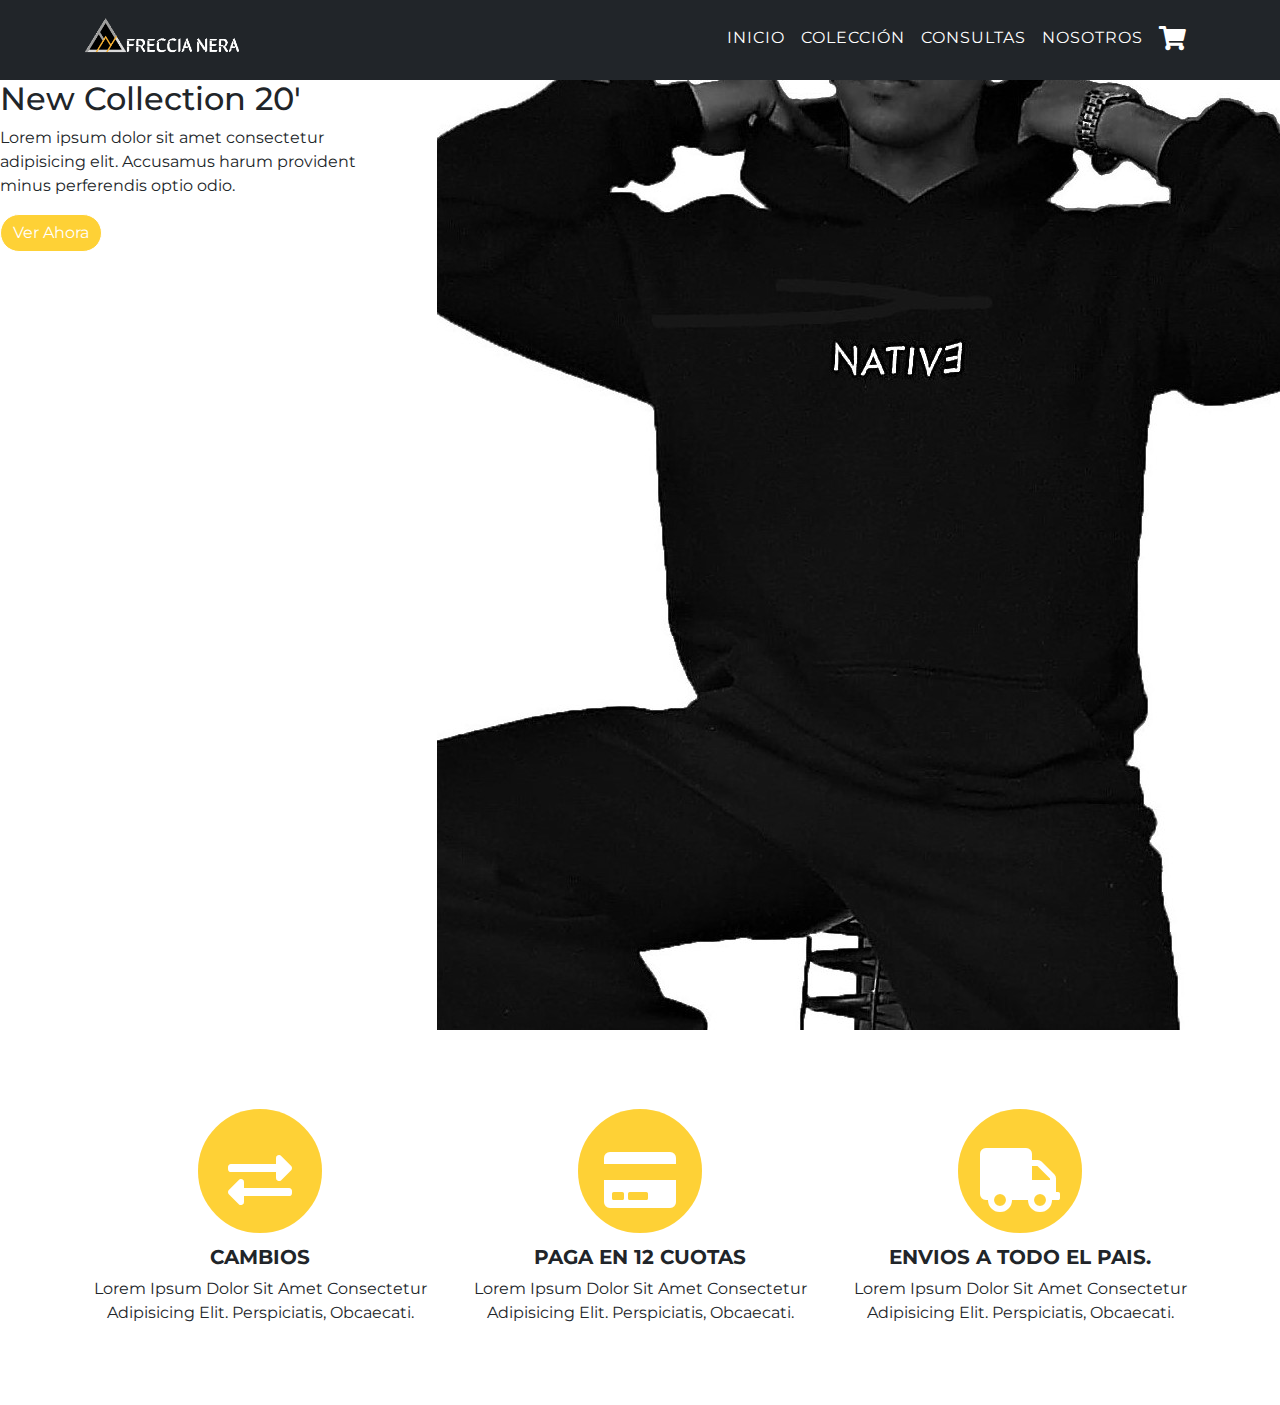
==== carrito.html @ 2643f167 "Inicio commit" ====
<!doctype html>
<html lang="en">
  <head>
    <!-- Required meta tags -->
    <meta charset="utf-8">
    <meta name="viewport" content="width=device-width, initial-scale=1, shrink-to-fit=no">
    <!--Icons-->
    <link href="css/fontawesome.min.css" rel="stylesheet">
    <link href="css/brands.min.css" rel="stylesheet">
    <link href="css/solid.min.css" rel="stylesheet">
    <!--Fonts-->
    <link href="https://fonts.googleapis.com/css?family=Montserrat:400,700" rel="stylesheet" type="text/css" />
    <link href="https://fonts.googleapis.com/css?family=Droid+Serif:400,700,400italic,700italic" rel="stylesheet" type="text/css" />
    <link href="https://fonts.googleapis.com/css?family=Roboto+Slab:400,100,300,700" rel="stylesheet" type="text/css" />
    <!-- Bootstrap CSS -->
    <link rel="stylesheet" href="https://stackpath.bootstrapcdn.com/bootstrap/4.5.2/css/bootstrap.min.css" integrity="sha384-JcKb8q3iqJ61gNV9KGb8thSsNjpSL0n8PARn9HuZOnIxN0hoP+VmmDGMN5t9UJ0Z" crossorigin="anonymous">
    <link rel="stylesheet" href="Sass/css/main.css">
    <title>FRECCIA NERA</title>
  </head>
  <body>
        <!--NAVBAR-->
        <nav class="navbar navbar-expand-sm navbar-dark bg-black">
            <div class="container">
                <a href="index.html" class="navbar-brand"><img src="imagenes/LOGO-1.gif" alt=""></a>
                <button class="navbar-toggler" data-toggle="collapse" data-target="#navbarCollapse">
                    <span class="navbar-toggler-icon"></span>
                </button>
                <div class="collapse navbar-collapse" id="navbarCollapse">
                    <ul class="navbar-nav ml-auto">
                        <li class="nav-item">
                            <a href="index.html" class="nav-link">INICIO</a>
                        </li>
                        <li class="nav-item">
                            <a href="colecciones.html" class="nav-link">COLECCIÓN</a>
                        </li>
                        <li class="nav-item">
                            <a href="consultas.html" class="nav-link">CONSULTAS</a>
                        </li>
                        <li class="nav-item">
                            <a href="nosotros.html" class="nav-link">NOSOTROS</a>
                        </li>
                        <li class="nav-item">
                            <a href="carrito.html" class="nav-link">
                                <i class="fas fa-shopping-cart"></i>
                            </a>
                        </li>
                    </ul>
                </div>
            </div>
        </nav>
            <div class="row">
                <div class="col-4">
                    <h2>New Collection 20'</h2>
                    <p>Lorem ipsum dolor sit amet consectetur adipisicing elit. Accusamus harum provident minus perferendis optio odio.</p>
                    <a href="" class="btn btn-primary"> Ver Ahora</a>
                </div>
                <div class="col-8">
                    <img src="imagenes/inicio1.jpg" alt="">
                </div>
            </div>
        <!--Servicios-->
        <section class="sevices py-5 text-center">
            <div class="container">
                <div class="row">
                    <div class="col-10 mx-auto col-md-6 col-lg-4 my-3">
                        <span class="service-icon fa-4x">
                            <i class="fas fa-circle fa-stack-2x text-primary"></i>
                            <i class="fas fa-exchange-alt fa-stack-1x fa-inverse"></i>
                        </span>
                        <h5 class="font-weight-bold text-uppercase">Cambios</h5>
                        <p class="text-capitalize">Lorem ipsum dolor sit amet consectetur adipisicing elit. Perspiciatis, obcaecati.</p>
                    </div>
                    <div class="col-10 mx-auto col-md-6 col-lg-4 my-3">
                        <span class="service-icon fa-4x">
                            <i class="fas fa-circle fa-stack-2x text-primary"></i>
                            <i class="fas fa-credit-card fa-stack-1x fa-inverse"></i>
                        </span>
                        <h5 class="font-weight-bold text-uppercase">Paga en 12 cuotas</h5>
                        <p class="text-capitalize">Lorem ipsum dolor sit amet consectetur adipisicing elit. Perspiciatis, obcaecati.</p>
                    </div>
                    <div class="col-10 mx-auto col-md-6 col-lg-4 my-3">
                        <span class="service-icon fa-4x">
                            <i class="fas fa-circle fa-stack-2x text-primary"></i>
                            <i class="fas fa-truck fa-stack-1x fa-inverse"></i>
                        </span>
                        <h5 class="font-weight-bold text-uppercase">Envios a todo el pais.</h5>
                        <p class="text-capitalize">Lorem ipsum dolor sit amet consectetur adipisicing elit. Perspiciatis, obcaecati.</p>
                    </div>
                </div>
            </div>
        </section>
    <!-- Optional JavaScript -->
    <!-- jQuery first, then Popper.js, then Bootstrap JS -->
    <script src="https://code.jquery.com/jquery-3.5.1.slim.min.js" integrity="sha384-DfXdz2htPH0lsSSs5nCTpuj/zy4C+OGpamoFVy38MVBnE+IbbVYUew+OrCXaRkfj" crossorigin="anonymous"></script>
    <script src="https://cdn.jsdelivr.net/npm/popper.js@1.16.1/dist/umd/popper.min.js" integrity="sha384-9/reFTGAW83EW2RDu2S0VKaIzap3H66lZH81PoYlFhbGU+6BZp6G7niu735Sk7lN" crossorigin="anonymous"></script>
    <script src="https://stackpath.bootstrapcdn.com/bootstrap/4.5.2/js/bootstrap.min.js" integrity="sha384-B4gt1jrGC7Jh4AgTPSdUtOBvfO8shuf57BaghqFfPlYxofvL8/KUEfYiJOMMV+rV" crossorigin="anonymous"></script>
  </body>
</html>
---- css/brands.min.css ----
/*!
 * Font Awesome Free 5.14.0 by @fontawesome - https://fontawesome.com
 * License - https://fontawesome.com/license/free (Icons: CC BY 4.0, Fonts: SIL OFL 1.1, Code: MIT License)
 */
@font-face{font-family:"Font Awesome 5 Brands";font-style:normal;font-weight:400;font-display:block;src:url(../webfonts/fa-brands-400.eot);src:url(../webfonts/fa-brands-400.eot?#iefix) format("embedded-opentype"),url(../webfonts/fa-brands-400.woff2) format("woff2"),url(../webfonts/fa-brands-400.woff) format("woff"),url(../webfonts/fa-brands-400.ttf) format("truetype"),url(../webfonts/fa-brands-400.svg#fontawesome) format("svg")}.fab{font-family:"Font Awesome 5 Brands";font-weight:400}
---- css/solid.min.css ----
/*!
 * Font Awesome Free 5.14.0 by @fontawesome - https://fontawesome.com
 * License - https://fontawesome.com/license/free (Icons: CC BY 4.0, Fonts: SIL OFL 1.1, Code: MIT License)
 */
@font-face{font-family:"Font Awesome 5 Free";font-style:normal;font-weight:900;font-display:block;src:url(../webfonts/fa-solid-900.eot);src:url(../webfonts/fa-solid-900.eot?#iefix) format("embedded-opentype"),url(../webfonts/fa-solid-900.woff2) format("woff2"),url(../webfonts/fa-solid-900.woff) format("woff"),url(../webfonts/fa-solid-900.ttf) format("truetype"),url(../webfonts/fa-solid-900.svg#fontawesome) format("svg")}.fa,.fas{font-family:"Font Awesome 5 Free";font-weight:900}
---- Sass/css/main.css ----
*{margin:0;padding:0;box-sizing:border-box}body{font-family:"Montserrat",-apple-system,BlinkMacSystemFont,"Segoe UI",Roboto,"Helvetica Neue",Arial,sans-serif,"Apple Color Emoji","Segoe UI Emoji","Segoe UI Symbol","Noto Color Emoji"}.btn{display:inline-block;font-weight:400;text-align:center;vertical-align:middle;-webkit-user-select:none;-moz-user-select:none;-ms-user-select:none;user-select:none;background-color:transparent;border:1px solid transparent;padding:0.375rem 0.75rem;font-size:1rem;line-height:1.5;border-radius:0.25rem;transition:color 0.15s ease-in-out, background-color 0.15s ease-in-out, border-color 0.15s ease-in-out, box-shadow 0.15s ease-in-out}.btn-primary{color:#fff;background-color:#fed136;border-color:#fff;border-radius:30px}.navbar{height:80px}.navbar .bg-black{background:#212529}.navbar .nav-link{font-size:1rem;text-transform:uppercase;padding:0 1rem;color:#fff !important;letter-spacing:0.0625em}.navbar .nav-link i{font-size:1.5rem}.navbar .navbar-toggler{outline:none}.navbar img{height:80px}.bg-black{background:#212529}.fa-4x{font-size:4em}.service-icon{display:inline-block;height:2em;position:relative;width:2.5em;margin-bottom:1rem;padding:0.8rem 1rem}.service-icon .text-primary{color:#fed136 !important}.service-icon .fa-stack-1x{bottom:0;left:0;margin:auto;position:absolute;right:0;top:30%}.fa-stack{display:inline-block;height:2em;position:relative;width:2.5em}.svg-inline--fa.fa-stack-2x{height:2em;width:2.5em}.col-2 h2{font-size:3rem;line-height:3.1rem}

/*# sourceMappingURL=[data-uri] */
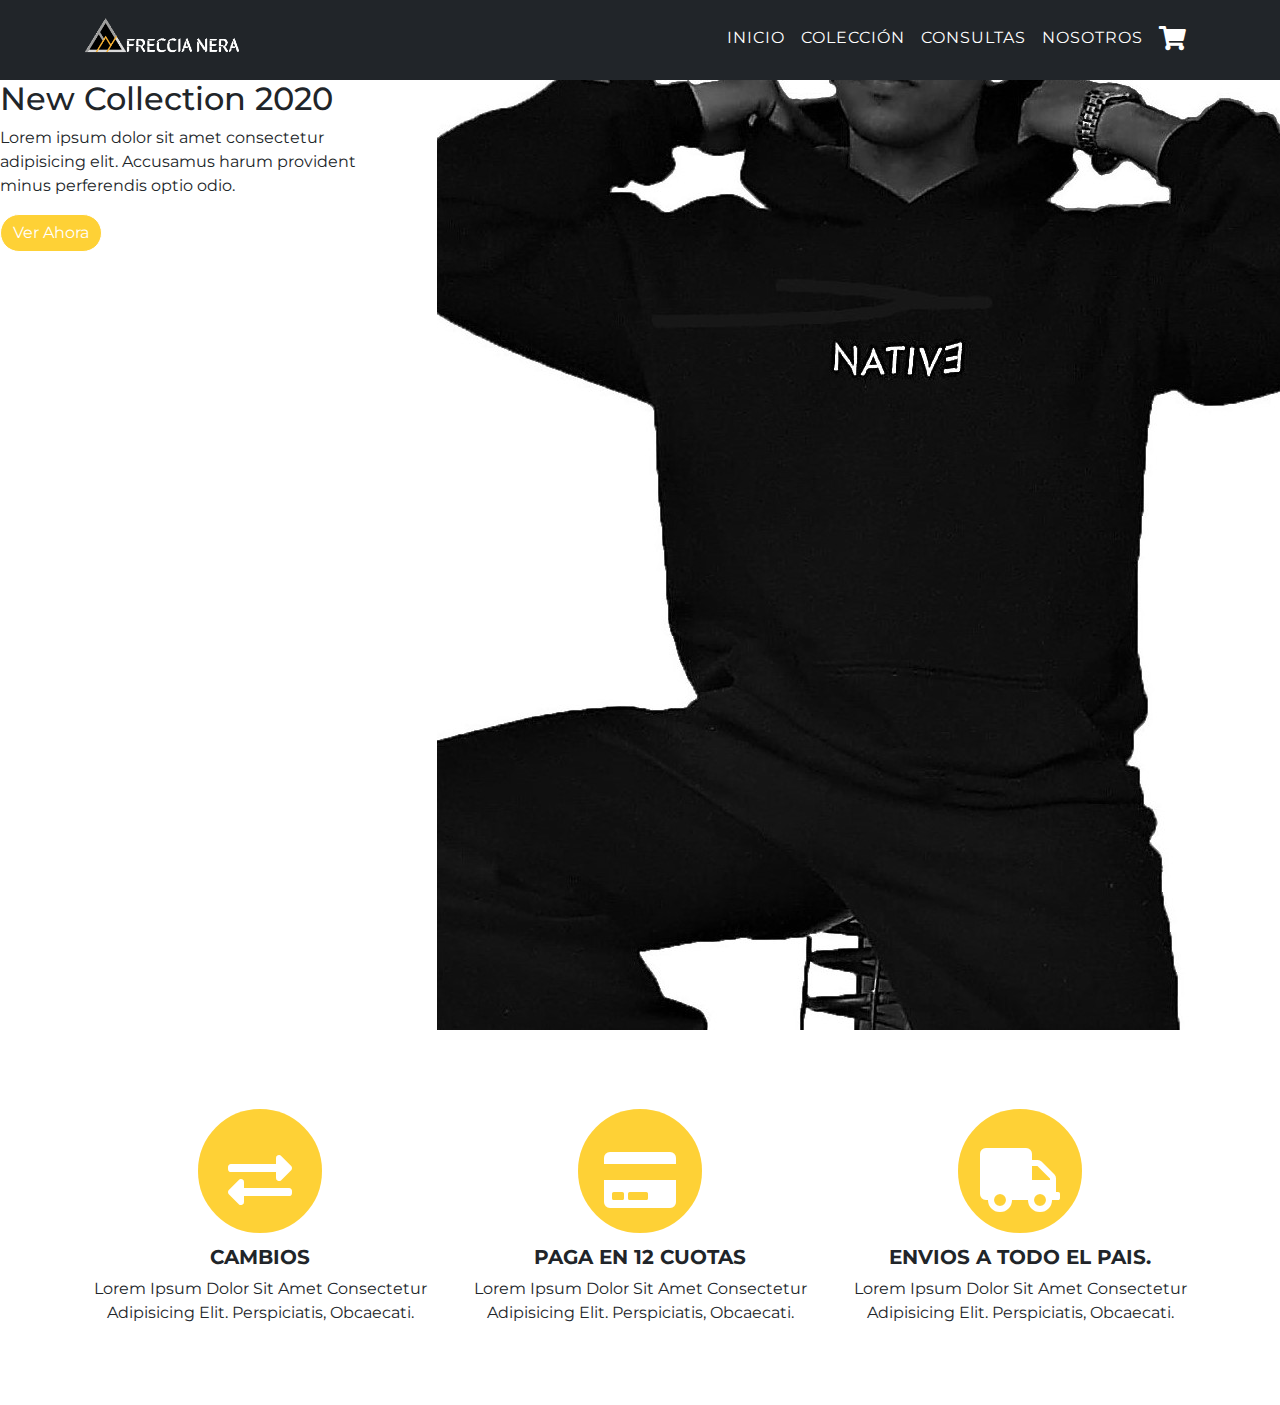
==== commit 9e54b768: "Ajuste Carrito" ====
--- a/carrito.html
+++ b/carrito.html
@@ -50,7 +50,7 @@
         </nav>
             <div class="row">
                 <div class="col-4">
-                    <h2>New Collection 20'</h2>
+                    <h2>New Collection 2020</h2>
                     <p>Lorem ipsum dolor sit amet consectetur adipisicing elit. Accusamus harum provident minus perferendis optio odio.</p>
                     <a href="" class="btn btn-primary"> Ver Ahora</a>
                 </div>
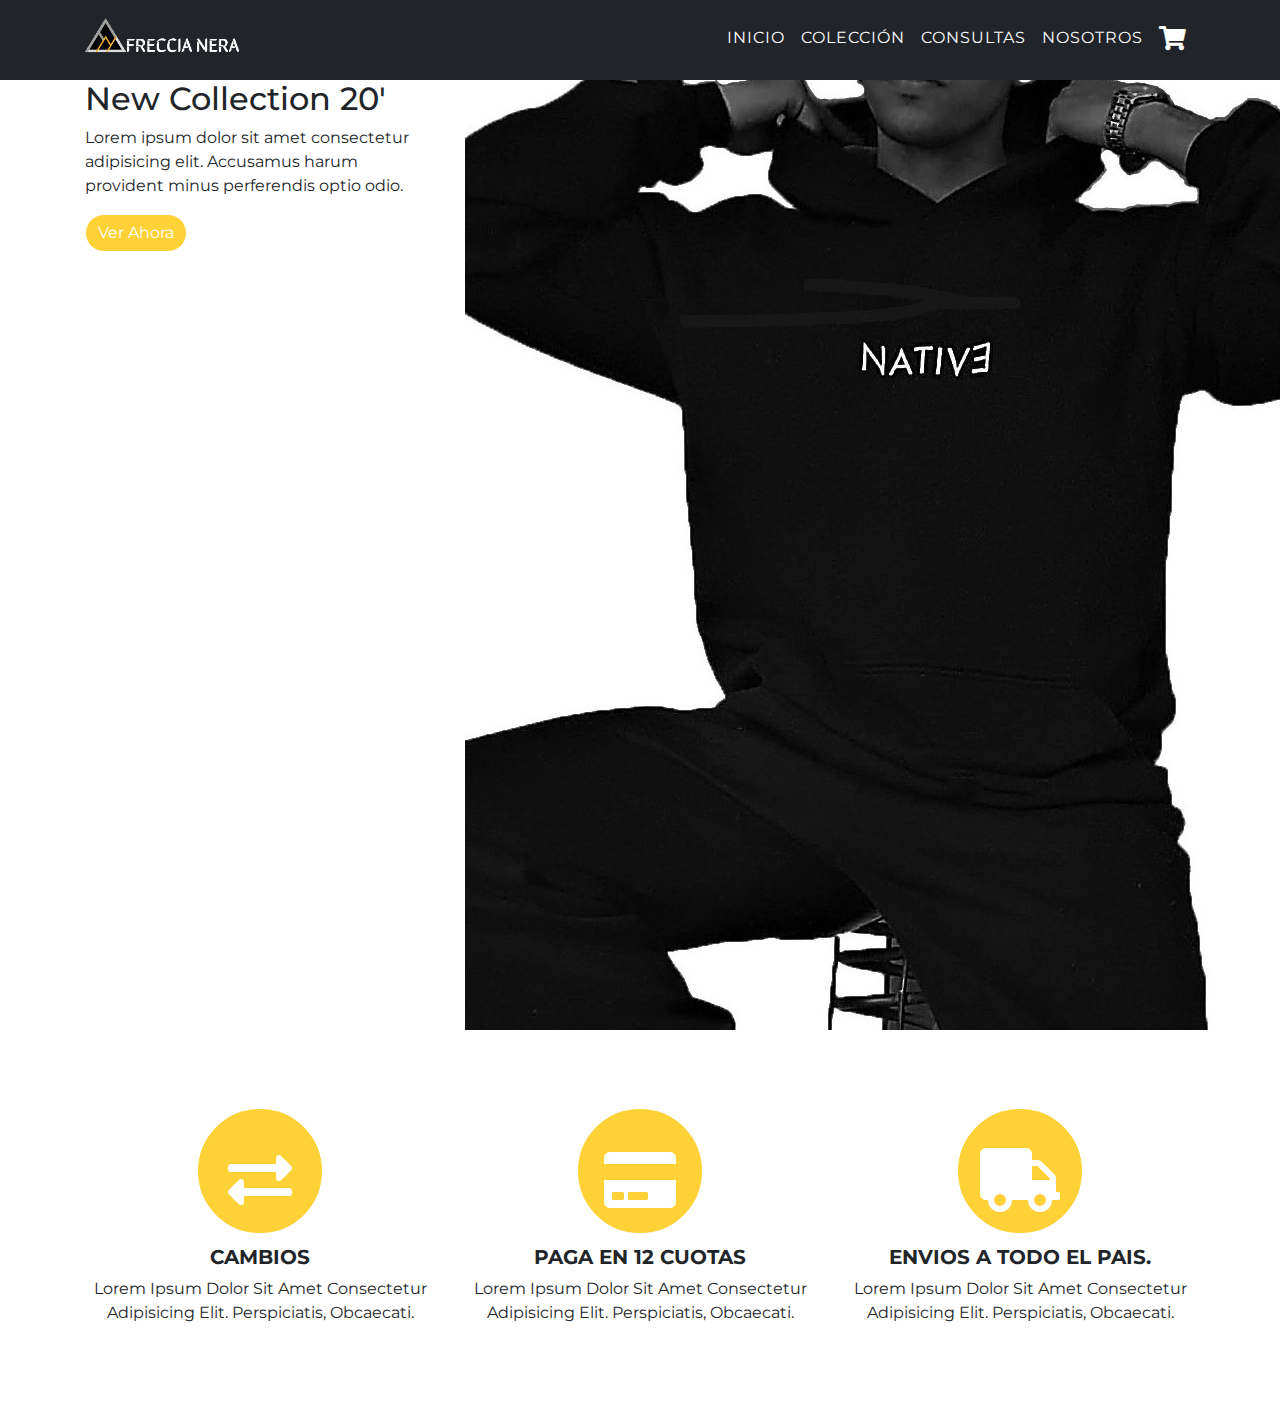
==== commit 091ff18c: "Desarrollo Ajuste Carrito" ====
--- a/carrito.html
+++ b/carrito.html
@@ -48,9 +48,10 @@
                 </div>
             </div>
         </nav>
+        <div class="container">
             <div class="row">
                 <div class="col-4">
-                    <h2>New Collection 2020</h2>
+                    <h2>New Collection 20'</h2>
                     <p>Lorem ipsum dolor sit amet consectetur adipisicing elit. Accusamus harum provident minus perferendis optio odio.</p>
                     <a href="" class="btn btn-primary"> Ver Ahora</a>
                 </div>
@@ -58,6 +59,7 @@
                     <img src="imagenes/inicio1.jpg" alt="">
                 </div>
             </div>
+        </div>
         <!--Servicios-->
         <section class="sevices py-5 text-center">
             <div class="container">
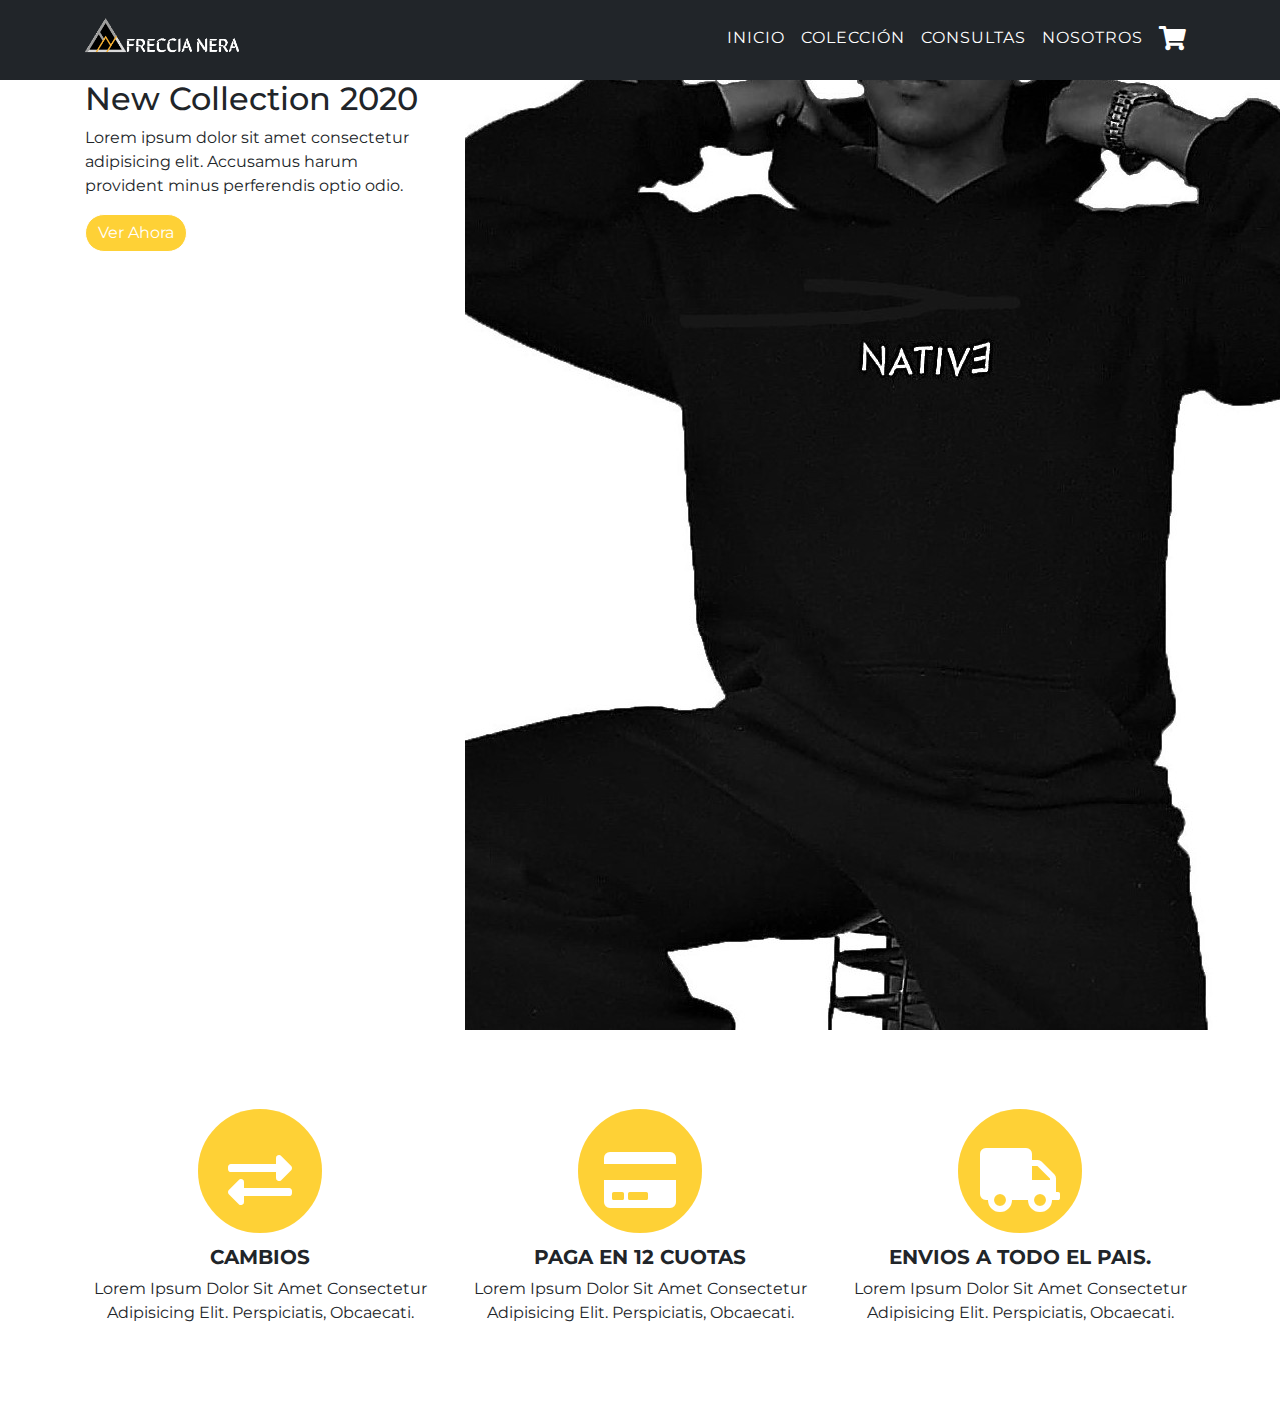
==== commit 7fa57969: "Merge branch 'mi_rama' into master" ====
--- a/carrito.html
+++ b/carrito.html
@@ -51,7 +51,7 @@
         <div class="container">
             <div class="row">
                 <div class="col-4">
-                    <h2>New Collection 20'</h2>
+                    <h2>New Collection 2020</h2>
                     <p>Lorem ipsum dolor sit amet consectetur adipisicing elit. Accusamus harum provident minus perferendis optio odio.</p>
                     <a href="" class="btn btn-primary"> Ver Ahora</a>
                 </div>
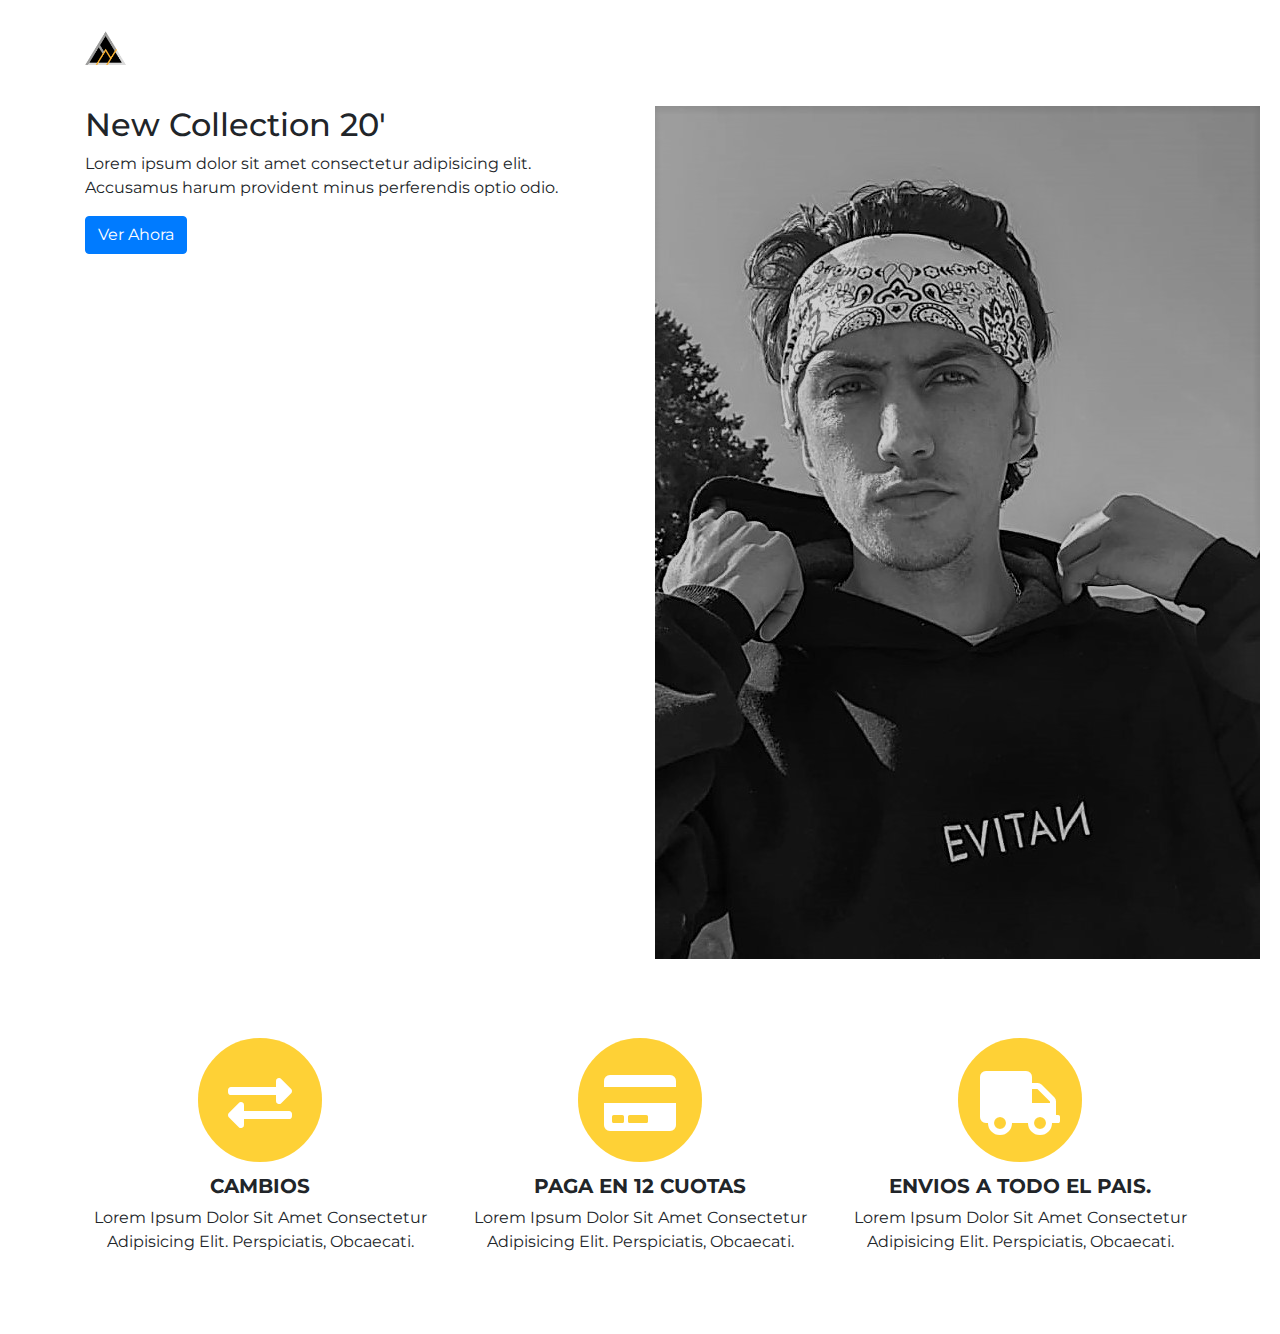
==== commit 6002ddec: "Commit Inicial" ====
--- a/carrito.html
+++ b/carrito.html
@@ -48,18 +48,19 @@
                 </div>
             </div>
         </nav>
-        <div class="container">
-            <div class="row">
-                <div class="col-4">
-                    <h2>New Collection 2020</h2>
-                    <p>Lorem ipsum dolor sit amet consectetur adipisicing elit. Accusamus harum provident minus perferendis optio odio.</p>
-                    <a href="" class="btn btn-primary"> Ver Ahora</a>
+            <div class="container">
+                <div class="row">
+                    <div class="col-6">
+                        <h2>New Collection 20'</h2>
+                        <p>Lorem ipsum dolor sit amet consectetur adipisicing elit. Accusamus harum provident minus perferendis optio odio.</p>
+                        <a href="" class="btn btn-primary"> Ver Ahora</a>
+                    </div>
+                    <div class="col-6">
+                        <img src="imagenes/FN3.jfif" alt="">
+                    </div>
                 </div>
-                <div class="col-8">
-                    <img src="imagenes/inicio1.jpg" alt="">
-                </div>
+                
             </div>
-        </div>
         <!--Servicios-->
         <section class="sevices py-5 text-center">
             <div class="container">
--- a/Sass/css/main.css
+++ b/Sass/css/main.css
@@ -1,3 +1,3 @@
-*{margin:0;padding:0;box-sizing:border-box}body{font-family:"Montserrat",-apple-system,BlinkMacSystemFont,"Segoe UI",Roboto,"Helvetica Neue",Arial,sans-serif,"Apple Color Emoji","Segoe UI Emoji","Segoe UI Symbol","Noto Color Emoji"}.btn{display:inline-block;font-weight:400;text-align:center;vertical-align:middle;-webkit-user-select:none;-moz-user-select:none;-ms-user-select:none;user-select:none;background-color:transparent;border:1px solid transparent;padding:0.375rem 0.75rem;font-size:1rem;line-height:1.5;border-radius:0.25rem;transition:color 0.15s ease-in-out, background-color 0.15s ease-in-out, border-color 0.15s ease-in-out, box-shadow 0.15s ease-in-out}.btn-primary{color:#fff;background-color:#fed136;border-color:#fff;border-radius:30px}.navbar{height:80px}.navbar .bg-black{background:#212529}.navbar .nav-link{font-size:1rem;text-transform:uppercase;padding:0 1rem;color:#fff !important;letter-spacing:0.0625em}.navbar .nav-link i{font-size:1.5rem}.navbar .navbar-toggler{outline:none}.navbar img{height:80px}.bg-black{background:#212529}.fa-4x{font-size:4em}.service-icon{display:inline-block;height:2em;position:relative;width:2.5em;margin-bottom:1rem;padding:0.8rem 1rem}.service-icon .text-primary{color:#fed136 !important}.service-icon .fa-stack-1x{bottom:0;left:0;margin:auto;position:absolute;right:0;top:30%}.fa-stack{display:inline-block;height:2em;position:relative;width:2.5em}.svg-inline--fa.fa-stack-2x{height:2em;width:2.5em}.col-2 h2{font-size:3rem;line-height:3.1rem}
+*{margin:0;padding:0;box-sizing:border-box}body{font-family:"Montserrat",-apple-system,BlinkMacSystemFont,"Segoe UI",Roboto,"Helvetica Neue",Arial,sans-serif,"Apple Color Emoji","Segoe UI Emoji","Segoe UI Symbol","Noto Color Emoji"}.heading{font-family:"Montserrat", -apple-system, BlinkMacSystemFont, "Segoe UI", Roboto, "Helvetica Neue", Arial, sans-serif, "Apple Color Emoji", "Segoe UI Emoji", "Segoe UI Symbol", "Noto Color Emoji";font-weight:700;line-height:1.2}.subheading{font-size:1rem;font-weight:400;font-style:italic;font-family:"Droid Serif", -apple-system, BlinkMacSystemFont, "Segoe UI", Roboto, "Helvetica Neue", Arial, sans-serif, "Apple Color Emoji", "Segoe UI Emoji", "Segoe UI Symbol", "Noto Color Emoji";margin-bottom:4rem;color:#6c757d}.navbar .bg-black{background:#212529}.navbar img{height:80px}.navbar .nav-link{font-size:14px;text-transform:uppercase;padding-right:16px;padding-right:16px}.navbar .navbar-toggler{outline:none}.footer{background-color:#212529}.footer .text-lg-left{color:#fff}.footer .btn{border-radius:1.25rem !important;color:#fff}.footer a{color:#fed136}.footer .text-center{padding-top:10px}.container-fluid .col-12{padding-bottom:15px}.container-fluid .row{margin-top:15px;margin-bottom:15px}.container-fluid .col-lg-7 .masthead{padding:60px;margin-left:4rem}.container-fluid .col-lg-7 .masthead .border-masthead{border-radius:20px;width:60%}.container-fluid .color-box{position:absolute;right:0;top:0;background:#fed136;height:100%;width:80%;border-radius:20px 0 0 20px;z-index:-1}.container-fluid .col-lg-5{padding-left:15%}.container-fluid .col-lg-5 h2{font-size:54px;padding-top:60px}.container-fluid .col-lg-5 h3{font-size:30px;color:black;font-weight:100;margin:30px 0}.container-fluid .col-lg-5 button{width:140px;border:0;padding:12px 10px;outline:none;color:#fff;background:#212529;cursor:pointer;border-radius:20px}.col-lg-5::after{content:'';width:10px;height:88%;background:linear-gradient(to bottom, #212529, #fed136);position:absolute;left:-30px;top:8px}.fa-4x{font-size:4em}.service-icon{display:inline-block;height:2em;position:relative;width:2.5em;margin-bottom:1rem;padding:0.8rem 1rem}.service-icon .text-primary{color:#fed136 !important}.service-icon .fa-stack-1x{bottom:0;left:0;margin:auto;position:absolute;right:0;top:25%}.fa-stack{display:inline-block;height:2em;position:relative;width:2.5em}.svg-inline--fa.fa-stack-2x{height:2em;width:2.5em}#carouselSection{width:100vh}
 
-/*# sourceMappingURL=[data-uri] */+/*# sourceMappingURL=[data-uri] */